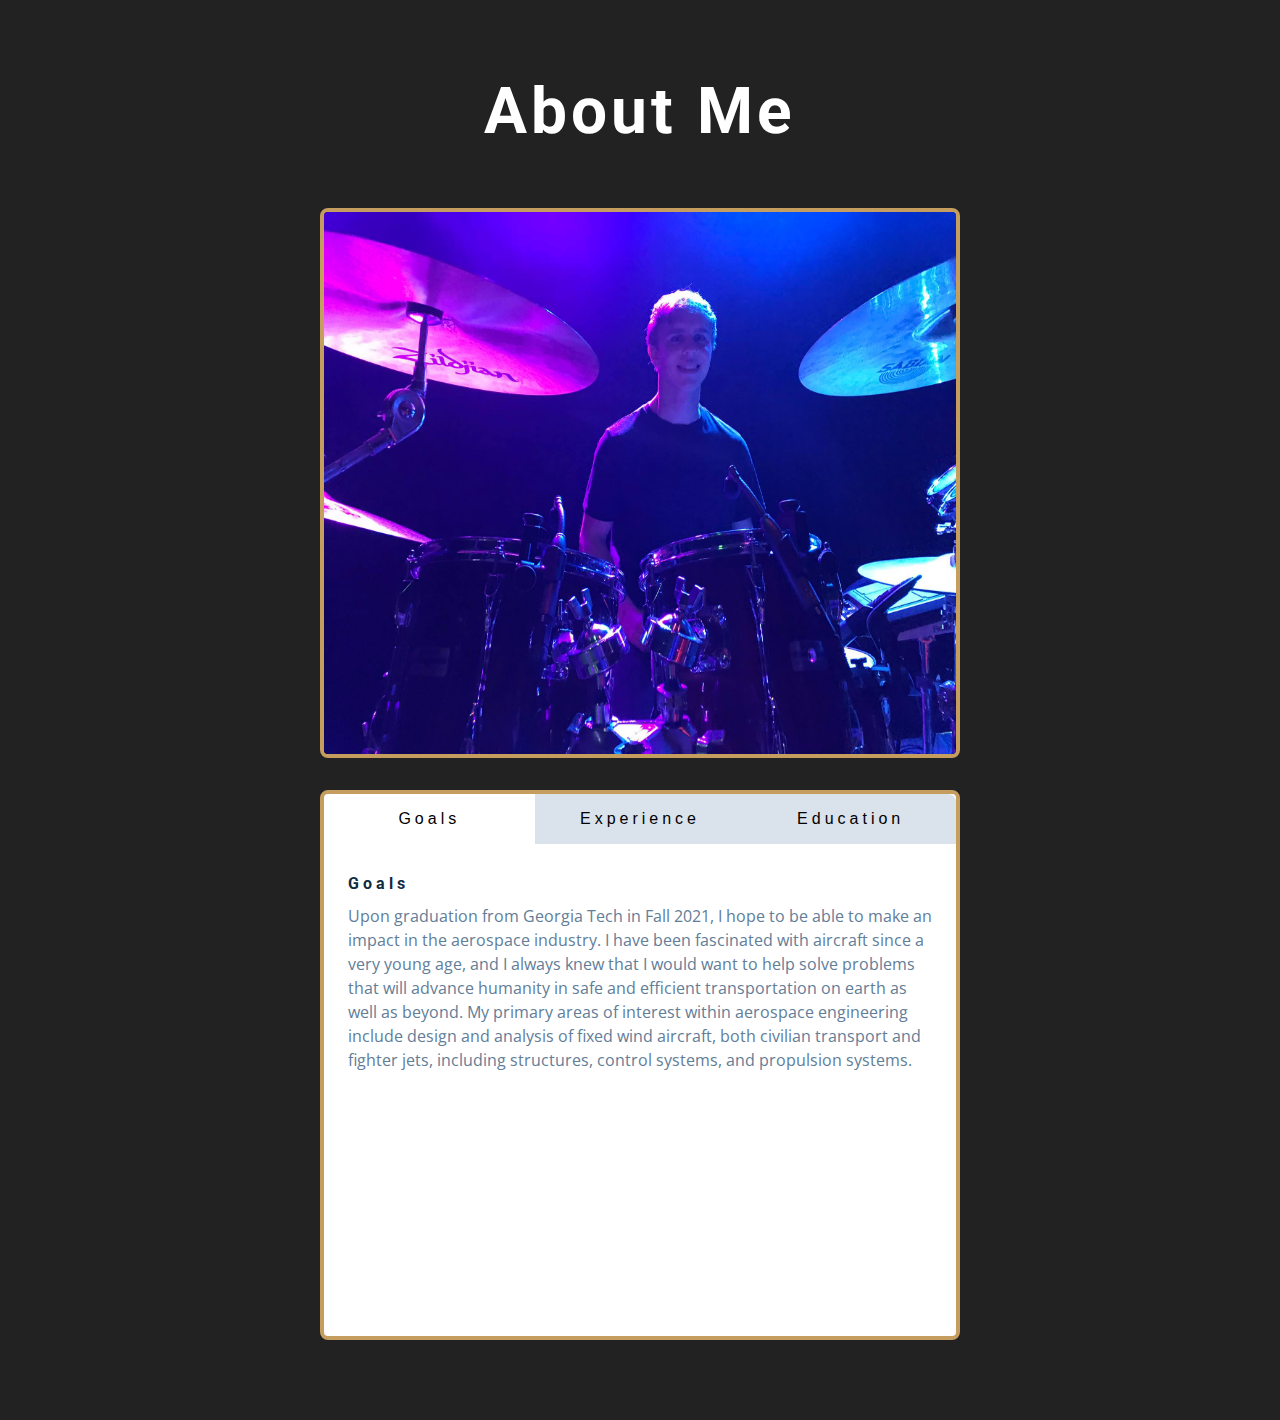
==== about.html @ 2151b455 "Add files via upload" ====
<!DOCTYPE html>
<html lang="en">
  <head>
    <meta charset="UTF-8" />
    <meta name="viewport" content="width=device-width, initial-scale=1.0" />
    <title>Tabs</title>

    <!-- styles -->
    <link rel="stylesheet" href="styles6.css" />
  </head>
  <body>
    <section class ="section">
		<div class="title">
		<h1>about me</h1>
		<p></p>
	</div>
	<div class = "about-center section-center">
		<article>
		<div class="mySlides fade">
			<img src="./hero-bcg.jpeg" alt ="about picture" />
		</div>
		<div class = "mySlides fade">
			<img src="./pic2.jpg" alt="about picture" />
		</div>
		<div class = "mySlides fade">
			<img src="./pic3.jpg" alt="about picture" />
		</div>
			</article>
			<article class="about">
			<div class = "btn-container">
			<button class = "tab-btn active" data-id="history">goals</button>
			<button class = "tab-btn" data-id="vision">experience</button>
			<button class = "tab-btn" data-id="goals">education</button>
		</div>
			<article class="about-content">
			<div class="content active" id="history">
				<h4>goals</h4>
				<p> Upon graduation from Georgia Tech in Fall 2021, I hope to be able to make an impact in the aerospace industry.
				I have been fascinated with aircraft since a very young age, and I always knew that I would want to help solve problems
				that will advance humanity in safe and efficient transportation on earth as well as beyond. My primary areas of interest within
				aerospace engineering include design and analysis of fixed wind aircraft, both civilian transport and fighter jets, including structures, control systems, and propulsion systems. 
				</p>
				</div>
			<div class="content" id="vision">
				<h4>experience</h4>
				              <ul>
                <li><b>Tutoring (2014-2018):</b> Worked with highschool students in subjects such as math and physics, as well as standardized test prep</li>
				<li><b>Band Member and Founder (2014-Present):</b> Have played drums for multiple bands at venues all around the southeast, as well as created multiple full length albums, EPs, and singles</li>
				<li><b>Amazon Prime Now Associate (May 2020-Aug 2020):</b> Prepared Amazon orders for shipment and pickup while communicating with customers to resolve order issues and ensure timely delivery</li>
                <li><b>Home Recording Studio (2015-Present):</b> Run a home recording studio, recording audio tracks and producing professional videos for bands and solo artists from all around the metro Atlanta area </li>
              </ul>
				</div>
			<div class="content" id="goals">
				<h4>education</h4>
					<ul>
				<li><b>South Forsyth High School | Fall 2014 - May 2018 | High School Diploma |</b>
				<li><b>Georgia Institute of Technology | Fall 2018 - Fall 2021 | Bachelor of Science, Aerospace Engineering |</b>
				</div>
				</article>
			</div>		
			</article>

		</section>
    <!-- javascript -->
    <script src="app6.js"></script>
  </body>
</html>
---- styles6.css ----
/*
=============== 
Fonts
===============
*/
@import url("https://fonts.googleapis.com/css?family=Open+Sans|Roboto:400,700&display=swap");

/*
=============== 
Variables
===============
*/

:root {
  /* dark shades of primary color*/
  --clr-primary-1: hsl(205, 86%, 17%);
  --clr-primary-2: hsl(205, 77%, 27%);
  --clr-primary-3: hsl(205, 72%, 37%);
  --clr-primary-4: hsl(205, 63%, 48%);
  /* primary/main color */
  --clr-primary-5: #49a6e9;
  /* lighter shades of primary color */
  --clr-primary-6: hsl(205, 89%, 70%);
  --clr-primary-7: hsl(205, 90%, 76%);
  --clr-primary-8: hsl(205, 86%, 81%);
  --clr-primary-9: hsl(205, 90%, 88%);
  --clr-primary-10: hsl(205, 100%, 96%);
  /* darkest grey - used for headings */
  --clr-grey-1: hsl(209, 61%, 16%);
  --clr-grey-2: hsl(211, 39%, 23%);
  --clr-grey-3: hsl(209, 34%, 30%);
  --clr-grey-4: hsl(209, 28%, 39%);
  /* grey used for paragraphs */
  --clr-grey-5: hsl(210, 22%, 49%);
  --clr-grey-6: hsl(209, 23%, 60%);
  --clr-grey-7: hsl(211, 27%, 70%);
  --clr-grey-8: hsl(210, 31%, 80%);
  --clr-grey-9: hsl(212, 33%, 89%);
  --clr-grey-10: hsl(210, 36%, 96%);
  --clr-gold: #c59d5f;
  --clr-white: #fff;
  --clr-red-dark: hsl(360, 67%, 44%);
  --clr-red-light: hsl(360, 71%, 66%);
  --clr-green-dark: hsl(125, 67%, 44%);
  --clr-green-light: hsl(125, 71%, 66%);
  --clr-black: #222;
  --ff-primary: "Roboto", sans-serif;
  --ff-secondary: "Open Sans", sans-serif;
  --transition: all 0.3s linear;
  --spacing: 0.25rem;
  --radius: 0.5rem;
  --light-shadow: 0 5px 15px rgba(0, 0, 0, 0.1);
  --dark-shadow: 0 5px 15px rgba(0, 0, 0, 0.2);
  --max-width: 1170px;
  --fixed-width: 620px;
}
/*
=============== 
Global Styles
===============
*/

*,
::after,
::before {
  margin: 0;
  padding: 0;
  box-sizing: border-box;
}
body {
  font-family: var(--ff-secondary);
  background: var(--clr-black);
  color: var(--clr-grey-1);
  line-height: 1.5;
  font-size: 0.875rem;
}
ul {
  list-style-type: none;
}
a {
  text-decoration: none;
}
img:not(.logo) {
  width: 100%;
}
img {
  display: block;
  border: 0.25rem solid var(--clr-gold);
  border-radius: var(--radius);
  height: 550px;
}

h1,
h2,
h3,
h4 {
  letter-spacing: var(--spacing);
  text-transform: capitalize;
  line-height: 1.25;
  margin-bottom: 0.75rem;
  font-family: var(--ff-primary);
}
h1 {
  font-size: 3rem;
  color: var(--clr-white);
}
h2 {
  font-size: 2rem;
}
h3 {
  font-size: 1.25rem;
}
h4 {
  font-size: 0.875rem;
}
p {
  margin-bottom: 1.25rem;
  color: var(--clr-grey-5);
}
@media screen and (min-width: 800px) {
  h1 {
    font-size: 4rem;
  }
  h2 {
    font-size: 2.5rem;
  }
  h3 {
    font-size: 1.75rem;
  }
  h4 {
    font-size: 1rem;
  }
  body {
    font-size: 1rem;
  }
  h1,
  h2,
  h3,
  h4 {
    line-height: 1;
  }
}
/*  global classes */

.btn {
  text-transform: uppercase;
  background: transparent;
  color: var(--clr-black);
  padding: 0.375rem 0.75rem;
  letter-spacing: var(--spacing);
  display: inline-block;
  transition: var(--transition);
  font-size: 0.875rem;
  border: 2px solid var(--clr-black);
  cursor: pointer;
  box-shadow: 0 1px 3px rgba(0, 0, 0, 0.2);
  border-radius: var(--radius);
}
.btn:hover {
  color: var(--clr-white);
  background: var(--clr-black);
}
/* section */
.section {
  padding: 5rem 0;
}

.section-center {
  width: 90vw;
  margin: 0 auto;
  max-width: 1170px;
}
@media screen and (min-width: 992px) {
  .section-center {
    width: 50vw;
  }
}
main {
  min-height: 100vh;
  display: grid;
  place-items: center;
}
/*
=============== 
About
===============
*/
.title {
  text-align: center;
  margin-bottom: 4rem;
}
.title p {
  width: 80%;
  margin: 0 auto;
}

.about-img {
  margin-bottom: 2rem;
}
.about-img img {
  border-radius: var(--radius);
  object-fit: cover;
  height: 20rem;
}

@media screen and (min-width: 992px) {
  .about-img {
    margin-bottom: 100;
  }

  .about-center {
    display: grid;
    grid-template-rows: 1fr 1fr;
    row-gap: 2rem;
  }
}
.about {
  background: var(--clr-white);
  border-radius: var(--radius);
  display: grid;
  grid-template-rows: auto 1fr;
  border: 0.25rem solid var(--clr-gold);
  border-radius: var(--radius);
}
.btn-container {
  border-top-left-radius: var(--radius);
  border-top-right-radius: var(--radius);
  display: grid;
  grid-template-columns: 1fr 1fr 1fr;

}
.tab-btn:nth-child(1) {
  border-top-left-radius: var(--radius);
}
.tab-btn:nth-child(3) {
  border-top-right-radius: var(--radius);
}
.tab-btn {
  padding: 1rem 0;
  border: none;
  text-transform: capitalize;
  font-size: 1rem;
  display: block;
  background: var(--clr-grey-9);
  cursor: pointer;
  transition: var(--transition);
  letter-spacing: var(--spacing);
}
.tab-btn:hover:not(.active) {
  background: var(--clr-primary-10);
  color: var(--clr-primary-5);
}
.about-content {
  border-bottom-left-radius: var(--radius);
  border-bottom-right-radius: var(--radius);
  padding: 2rem 1.5rem;
}
/* hide content */
.content {
  display: none;
}
.tab-btn.active {
  background: var(--clr-white);
}
.content.active {
  display: block;
}

.mySlides {
  display: none;
}

.fade {
  -webkit-animation-name: fade;
  -webkit-animation-duration: 1.5s;
  animation-name: fade;
  animation-duration: 1.5s;
}

@-webkit-keyframes fade {
  from {opacity: .4}
  to {opacity: 1}
}

@keyframes fade {
  from {opacity: .4}
  to {opacity: 1}
}
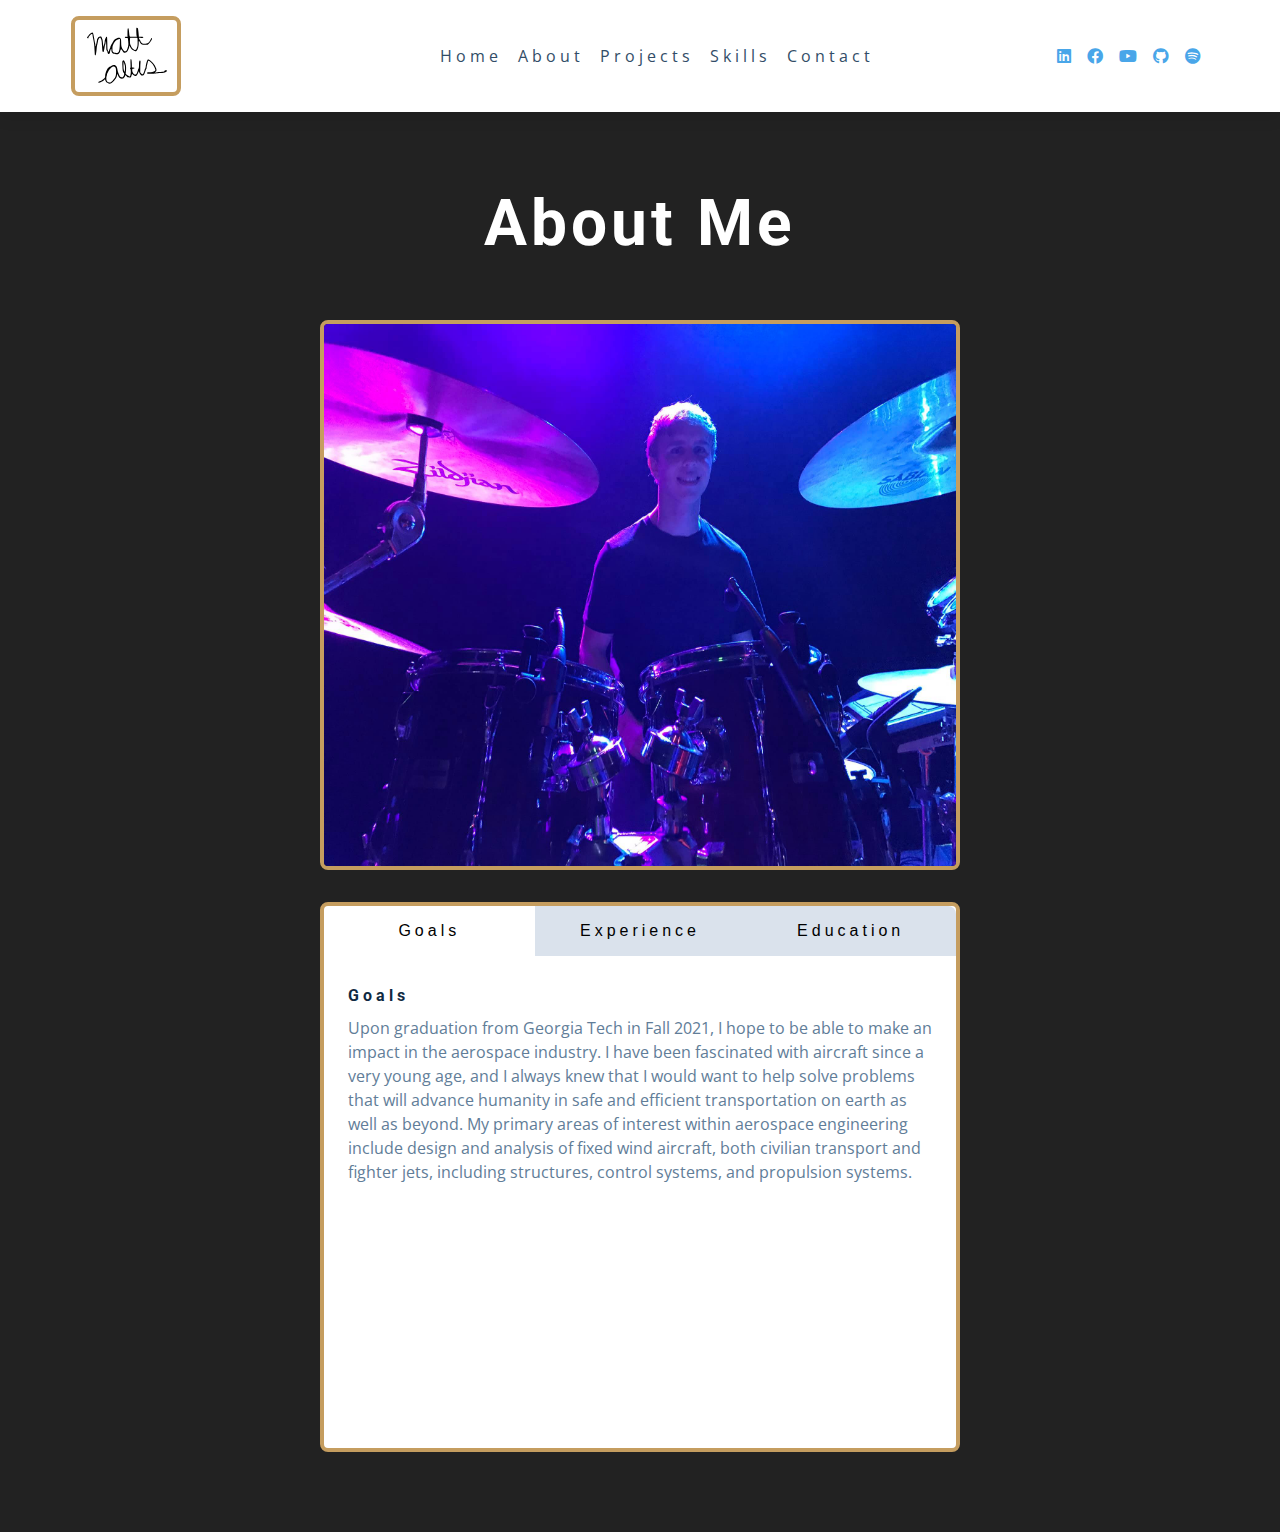
==== commit 1d2531e9: "Update about.html" ====
--- a/about.html
+++ b/about.html
@@ -4,11 +4,71 @@
     <meta charset="UTF-8" />
     <meta name="viewport" content="width=device-width, initial-scale=1.0" />
     <title>Tabs</title>
+	    <link
+      rel="stylesheet"
+      href="https://cdnjs.cloudflare.com/ajax/libs/font-awesome/5.14.0/css/all.min.css"
+    />
 
     <!-- styles -->
     <link rel="stylesheet" href="styles6.css" />
   </head>
   <body>
+    <nav>
+		<div class="nav-center">
+		<div class="nav-header">
+			<a href="index.html"><img src="./logo.svg" class="logo" alt="logo" >
+			<button class="nav-toggle">
+				<i class="fas fa-bars"></i>
+			</button>
+		</div>
+		<!-- links -->
+      <ul class="links">
+        <li>
+          <a href="index.html">home</a>
+        </li>
+        <li>
+          <a href="about.html">about</a>
+        </li>
+        <li>
+          <a href="projects.html">projects</a>
+        </li>
+        <li>
+          <a href="skills.html">skills</a>
+        </li>
+        <li>
+          <a href="contact.html">contact</a>
+        </li>
+      </ul>
+      <!-- social media -->
+      <ul class="social-icons">
+		<li>
+          <a href="https://www.linkedin.com/in/matt-altis-016b19174/">
+            <i class="fab fa-linkedin"></i>
+          </a>
+        </li>
+        <li>
+          <a href="https://www.facebook.com/matt.altis.5/">
+            <i class="fab fa-facebook"></i>
+          </a>
+        </li>
+        <li>
+          <a href="https://www.youtube.com/user/matthewaltis">
+            <i class="fab fa-youtube"></i>
+          </a>
+        </li>
+        <li>
+          <a href="https://github.com/matt9998">
+            <i class="fab fa-github"></i>
+          </a>
+        </li>
+		<li>
+          <a href="https://open.spotify.com/artist/5umvPeDstxyLVzNHO1OlRN">
+            <i class="fab fa-spotify"></i>
+          </a>
+        </li>
+      </ul>
+		</div>
+	</nav>
     <section class ="section">
 		<div class="title">
 		<h1>about me</h1>
--- a/styles6.css
+++ b/styles6.css
@@ -286,3 +286,94 @@
   from {opacity: .4}
   to {opacity: 1}
 }	
+
+nav {
+  background: var(--clr-white);
+  box-shadow: var(--light-shadow);
+}
+.nav-header {
+  display: flex;
+  align-items: center;
+  justify-content: space-between;
+  padding: 1rem;
+}
+.nav-toggle {
+  font-size: 1.5rem;
+  color: var(--clr-primary-5);
+  background: transparent;
+  border-color: transparent;
+  transition: var(--transition);
+  cursor: pointer;
+}
+.nav-toggle:hover {
+  color: var(--clr-primary-1);
+  transform: rotate(90deg);
+}
+.logo {
+  height: 80px;
+}
+.links a {
+  color: var(--clr-grey-3);
+  font-size: 1rem;
+  text-transform: capitalize;
+  letter-spacing: var(--spacing);
+  display: block;
+  padding: 0.5rem 1rem;
+  transition: var(--transition);
+}
+.links a:hover {
+  background: var(--clr-primary-8);
+  color: var(--clr-primary-5);
+  padding-left: 1.5rem;
+}
+.social-icons {
+  display: none;
+}
+.links {
+   height: 0;
+  overflow: hidden;
+  transition: var(--transition); 
+}
+.show-links {
+  height: 10rem;
+}
+@media screen and (min-width: 800px) {
+  .nav-center {
+    max-width: 1170px;
+    margin: auto auto;
+    display: flex;
+    align-items: center;
+    justify-content: space-between;
+    padding: 1rem;
+  }
+  .nav-header {
+    padding: 0;
+	max-width: 10px;
+  }
+  .nav-toggle {
+    display: none;
+  }
+  .links {
+    height: auto;
+    display: flex;
+  }
+  .links a {
+    padding: 0;
+    margin: 0 0.5rem;
+  }
+  .links a:hover {
+    padding: 0;
+    background: transparent;
+  }
+  .social-icons {
+    display: flex;
+  }
+  .social-icons a {
+    margin: 0 0.5rem;
+    color: var(--clr-primary-5);
+    transition: var(--transition);
+  }
+  .social-icons a:hover {
+    color: var(--clr-primary-7);
+  }
+}
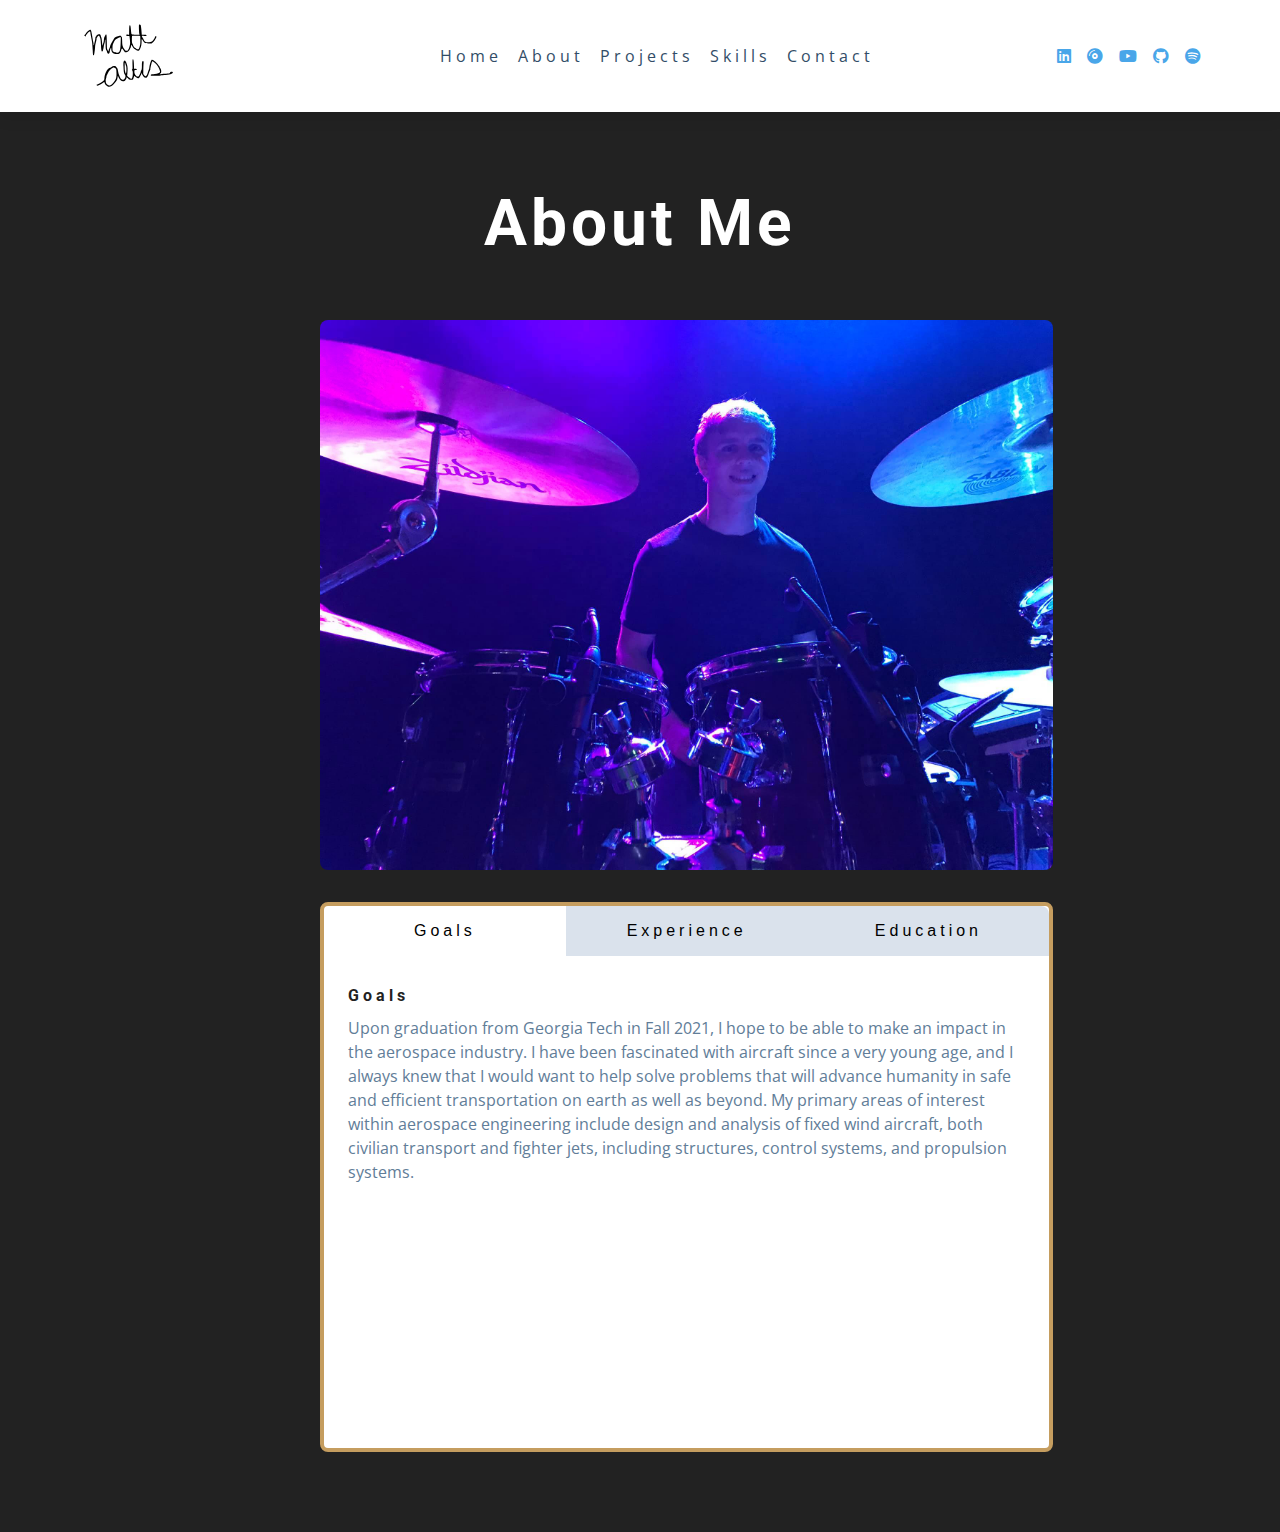
==== commit 8514581f: "Update about.html" ====
--- a/about.html
+++ b/about.html
@@ -47,8 +47,8 @@
           </a>
         </li>
         <li>
-          <a href="https://www.facebook.com/matt.altis.5/">
-            <i class="fab fa-facebook"></i>
+          <a href="https://mwaltis.github.io/">
+            <i class="fas fa-compact-disc"></i>
           </a>
         </li>
         <li>
--- a/styles6.css
+++ b/styles6.css
@@ -37,8 +37,8 @@
   --clr-grey-8: hsl(210, 31%, 80%);
   --clr-grey-9: hsl(212, 33%, 89%);
   --clr-grey-10: hsl(210, 36%, 96%);
+  --clr-white: #fff;
   --clr-gold: #c59d5f;
-  --clr-white: #fff;
   --clr-red-dark: hsl(360, 67%, 44%);
   --clr-red-light: hsl(360, 71%, 66%);
   --clr-green-dark: hsl(125, 67%, 44%);
@@ -70,6 +70,13 @@
 body {
   font-family: var(--ff-secondary);
   background: var(--clr-black);
+  color: var(--clr-black);
+  line-height: 1.5;
+  font-size: 0.875rem;
+}
+body2 {
+  font-family: var(--ff-secondary);
+  background: var(--clr-black);
   color: var(--clr-grey-1);
   line-height: 1.5;
   font-size: 0.875rem;
@@ -80,16 +87,19 @@
 a {
   text-decoration: none;
 }
-img:not(.logo) {
-  width: 100%;
-}
+
 img {
   display: block;
-  border: 0.25rem solid var(--clr-gold);
+  
   border-radius: var(--radius);
   height: 550px;
 }
-
+img2 {
+  display: block;
+  
+  border-radius: var(--radius);
+  height: 550px;
+}
 h1,
 h2,
 h3,
